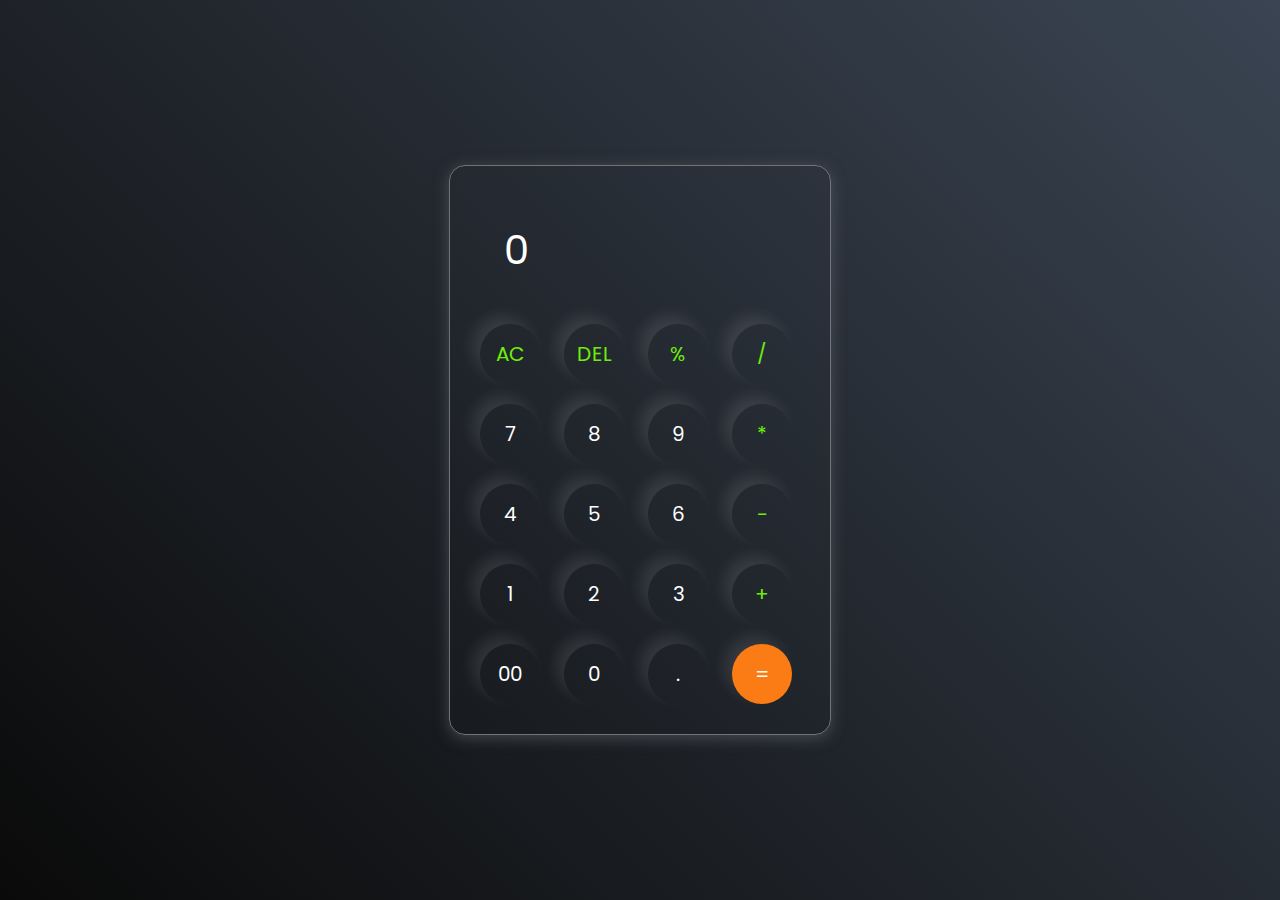
==== Calculator-X/index.html @ 44641c4f "Creating Calculator App" ====
<!DOCTYPE html>
<html lang="en">
  <head>
    <meta charset="UTF-8" />
    <meta http-equiv="X-UA-Compatible" content="IE=edge" />
    <meta name="viewport" content="width=device-width, initial-scale=1.0" />
    <link rel="stylesheet" href="css/style.css" />
    <title>Calculator-2</title>
  </head>
  <body>
    <div class="container">
      <div class="calculator">
        <input type="text" id="inputBox" placeholder="0" />
        <div>
          <button class="button operator">AC</button>
          <button class="button operator">DEL</button>
          <button class="button operator">%</button>
          <button class="button operator">/</button>
        </div>
        <div>
          <button class="button">7</button>
          <button class="button">8</button>
          <button class="button">9</button>
          <button class="button operator">*</button>
        </div>
        <div>
          <button class="button">4</button>
          <button class="button">5</button>
          <button class="button">6</button>
          <button class="button operator">-</button>
        </div>
        <div>
          <button class="button">1</button>
          <button class="button">2</button>
          <button class="button">3</button>
          <button class="button operator">+</button>
        </div>

        <div>
          <button class="button">00</button>
          <button class="button">0</button>
          <button class="button">.</button>
          <button class="button equalBtn">=</button>
        </div>
      </div>
    </div>

    <script src="js/index.js"></script>
  </body>
</html>
---- Calculator-X/css/style.css ----
@import url('https://fonts.googleapis.com/css2?family=Poppins:wght@500&display=swap');

*{
    margin: 0;
    padding: 0;
    box-sizing: border-box;
    font-family: 'Poppins', sans-serif;
}

body{
    width: 100%;
    height: 100vh;
    display: flex;
    justify-content: center;
    align-items: center;
    background: linear-gradient(45deg, #0a0a0a, #3a4452);
}

.calculator{
    border: 1px solid #717377;
    padding: 20px;
    border-radius: 16px;
    background: transparent;
    box-shadow: 0px 3px 15px rgba(113, 115, 119, 0.5);

}

input{
    width: 320px;
    border: none;
    padding: 24px;
    margin: 10px;
    background: transparent;
    box-shadow: 0px 3px 15px rgbs(84, 84, 84, 0.1);
    font-size: 40px;
    /* text-align: right; */
    cursor: pointer;
    color: #ffffff;
}

input::placeholder{
    color: #ffffff;
}

button{
    border: none;
    width: 60px;
    height: 60px;
    margin: 10px;
    border-radius: 50%;
    background: transparent;
    color: #ffffff;
    font-size: 20px;
    box-shadow: -8px -8px 15px rgba(255, 255, 255, 0.1);
    cursor: pointer;
}

.equalBtn{
    background-color: #fb7c14;
}

.operator{
    color: #6dee0a;
}
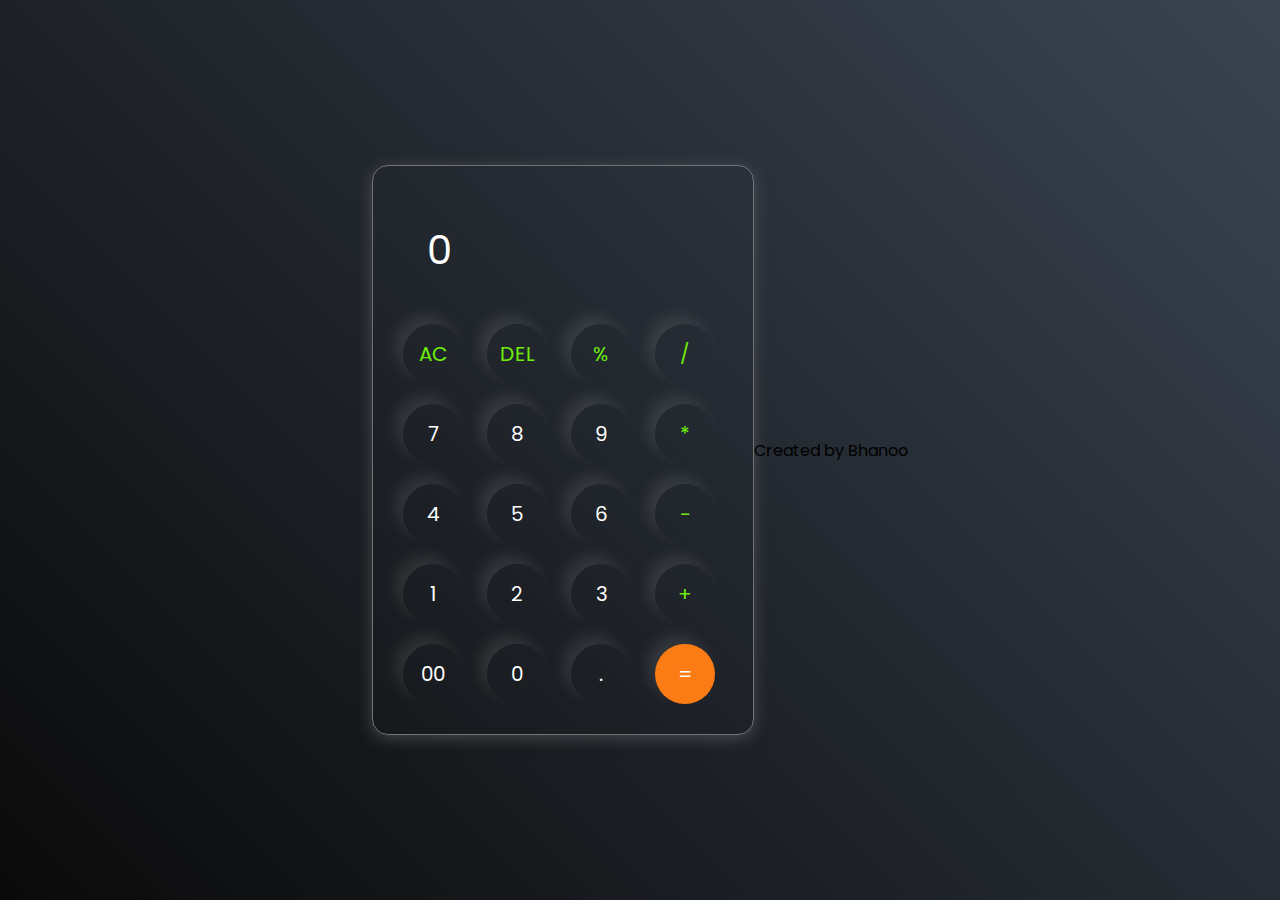
==== commit 9ab463cb: "I have added created by me" ====
--- a/Calculator-X/index.html
+++ b/Calculator-X/index.html
@@ -44,6 +44,9 @@
         </div>
       </div>
     </div>
+    <div>
+        <p>Created by Bhanoo</p>
+    </div>
 
     <script src="js/index.js"></script>
   </body>
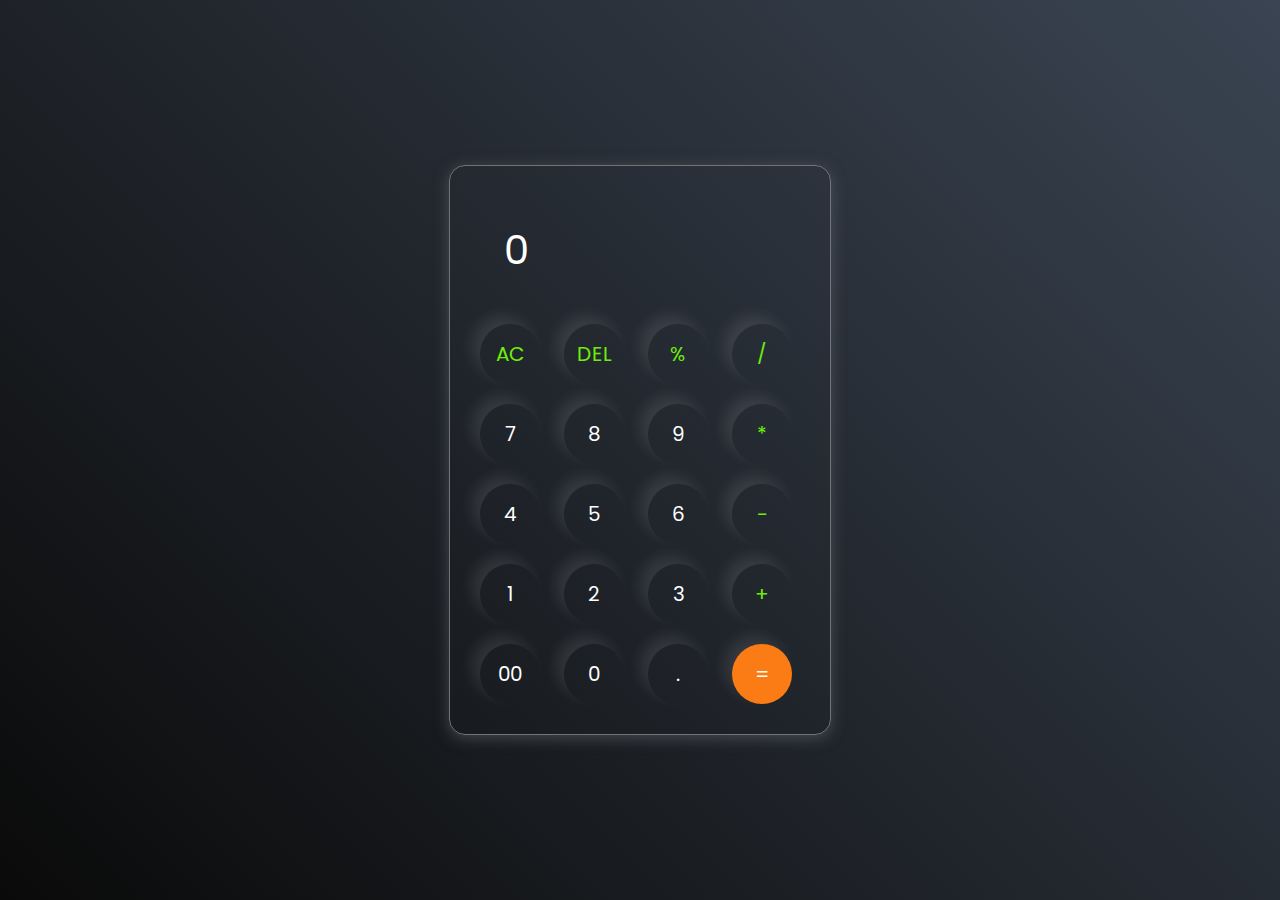
==== commit 09401e29: "I have reverted back my changes" ====
--- a/Calculator-X/index.html
+++ b/Calculator-X/index.html
@@ -44,9 +44,6 @@
         </div>
       </div>
     </div>
-    <div>
-        <p>Created by Bhanoo</p>
-    </div>
 
     <script src="js/index.js"></script>
   </body>
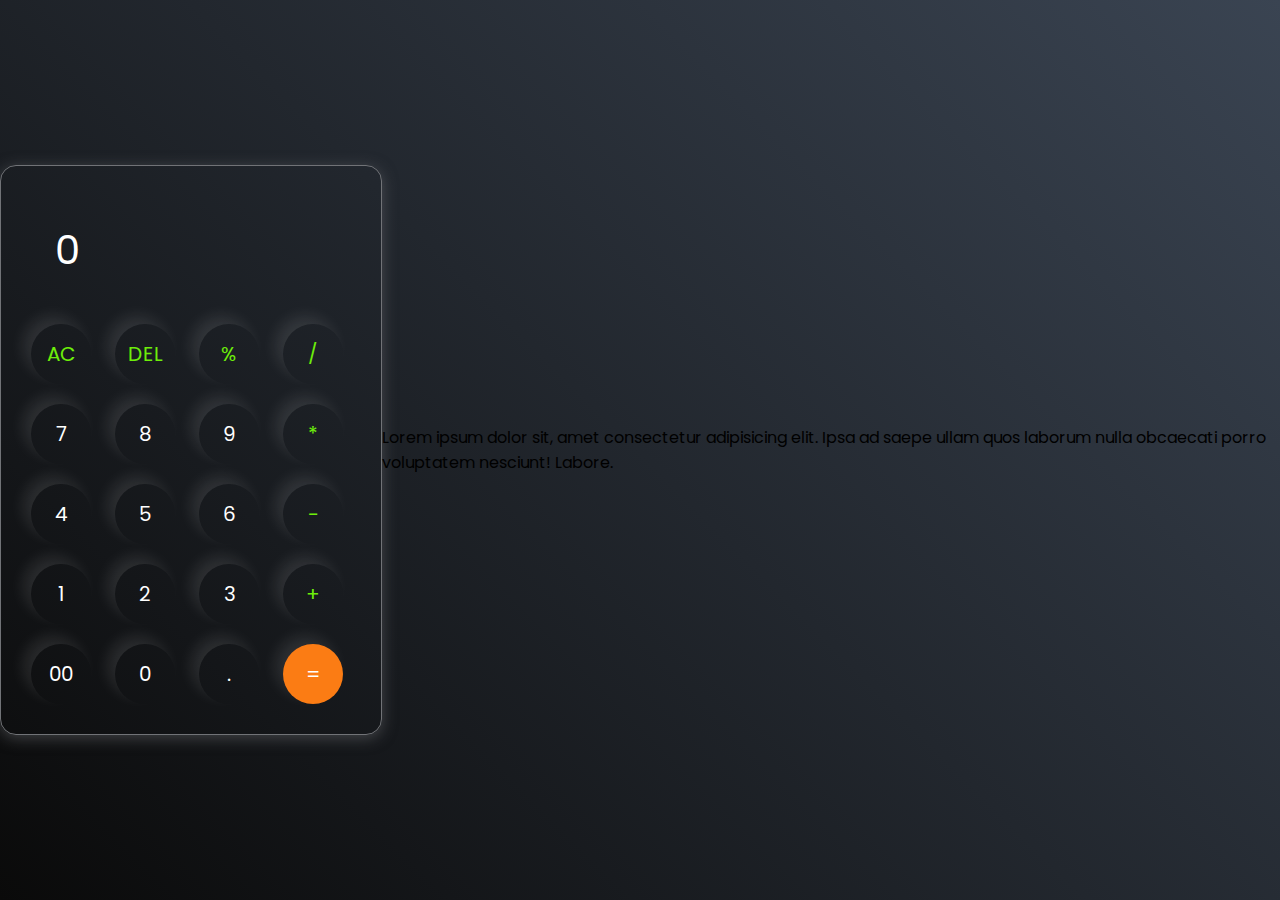
==== commit 53f83927: "I have modified some changes in the code" ====
--- a/Calculator-X/index.html
+++ b/Calculator-X/index.html
@@ -44,7 +44,7 @@
         </div>
       </div>
     </div>
-
+<p>Lorem ipsum dolor sit, amet consectetur adipisicing elit. Ipsa ad saepe ullam quos laborum nulla obcaecati porro voluptatem nesciunt! Labore.</p>
     <script src="js/index.js"></script>
   </body>
 </html>